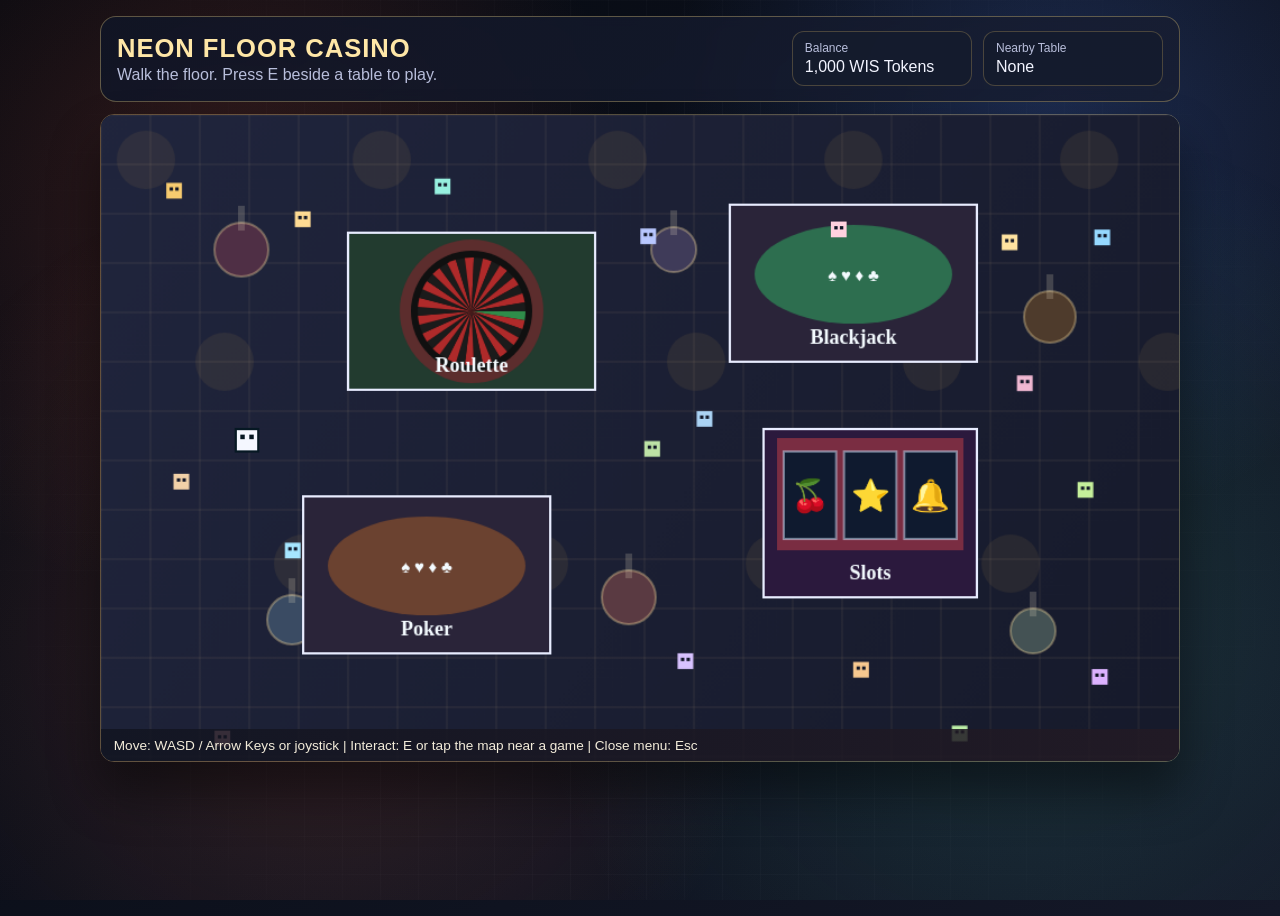
==== index.html @ d65ddcdb "poker" ====
<!DOCTYPE html>
<html lang="en">
<head>
  <meta charset="UTF-8" />
  <meta name="viewport" content="width=device-width, initial-scale=1.0" />
  <title>WIS Tokens Casino</title>
  <link rel="stylesheet" href="styles.css" />
</head>
<body>
  <div class="ambient-glow"></div>
  <div class="ambient-grid"></div>
  <div class="app">
    <header class="hud">
      <div class="brand">
        <h1>Neon Floor Casino</h1>
        <p>Walk the floor. Press E beside a table to play.</p>
      </div>
      <div class="stats">
        <div class="stat-box">
          <span class="label">Balance</span>
          <span id="balance">0 WIS Tokens</span>
        </div>
        <div class="stat-box">
          <span class="label">Nearby Table</span>
          <span id="nearbyTable">None</span>
        </div>
      </div>
    </header>

    <main class="game-shell">
      <canvas id="gameCanvas" width="960" height="576"></canvas>
      <div class="help">Move: WASD / Arrow Keys or joystick | Interact: E or tap the map near a game | Close menu: Esc</div>
      <div class="mobile-joystick" id="mobileJoystick" aria-label="Movement joystick">
        <div class="joystick-base" id="joystickBase">
          <div class="joystick-thumb" id="joystickThumb"></div>
        </div>
      </div>
      <div class="rotate-hint" id="rotateHint">Rotate to landscape for full casino controls.</div>
    </main>
  </div>

  <section id="modalBackdrop" class="modal-backdrop hidden">
    <div id="roulettePanel" class="panel hidden" role="dialog" aria-modal="true">
      <h2>Roulette Table</h2>
      <p>Choose inside or outside bets with different payout odds.</p>
      <div class="roulette-visual-wrap">
        <div class="roulette-wheel-shell">
          <div id="rouletteWheel" class="roulette-wheel"></div>
          <div id="rouletteBall" class="roulette-ball"></div>
          <div class="roulette-pin"></div>
        </div>
        <div id="rouletteSpinStatus" class="spin-status">Ready to spin</div>
      </div>
      <div class="row">
        <label for="rouletteBet">Bet:</label>
        <input id="rouletteBet" type="number" min="1" value="10" />
      </div>
      <div class="row roulette-choice-row">
        <label for="rouletteChoice">Choice:</label>
        <select id="rouletteChoice" class="roulette-choice-select">
          <optgroup label="Outside Bets">
            <option value="red">Red (1:1)</option>
            <option value="black">Black (1:1)</option>
            <option value="odd">Odd (1:1)</option>
            <option value="even">Even (1:1)</option>
            <option value="low">1-18 (1:1)</option>
            <option value="high">19-36 (1:1)</option>
          </optgroup>
          <optgroup label="Dozens & Columns">
            <option value="dozen1">1st Dozen 1-12 (2:1)</option>
            <option value="dozen2">2nd Dozen 13-24 (2:1)</option>
            <option value="dozen3">3rd Dozen 25-36 (2:1)</option>
            <option value="column1">Column 1 (2:1)</option>
            <option value="column2">Column 2 (2:1)</option>
            <option value="column3">Column 3 (2:1)</option>
          </optgroup>
          <optgroup label="Inside Bets">
            <option value="number">Exact Number (35:1)</option>
          </optgroup>
        </select>
      </div>
      <div class="row" id="rouletteNumberRow">
        <label for="rouletteNumber">Number:</label>
        <input id="rouletteNumber" type="number" min="0" max="36" value="7" />
      </div>
      <div class="actions">
        <button id="spinRouletteBtn">Spin</button>
        <button class="ghost" data-close-panel>Leave Table</button>
      </div>
      <p id="rouletteResult" class="result"></p>
      <p class="payout-guide">Outside bets return 2x total. Dozens and columns return 3x total. Exact number returns 36x total.</p>
    </div>

    <div id="slotsPanel" class="panel hidden" role="dialog" aria-modal="true">
      <h2>Slot Machine</h2>
      <p>Spin a 3x3 machine. Matching lines pay out.</p>
      <div class="row">
        <label for="slotsBet">Bet:</label>
        <input id="slotsBet" type="number" min="1" value="10" />
      </div>
      <div id="slotMachine" class="slot-machine">
        <div class="slot-window"><div id="reel1" class="reel-strip"></div></div>
        <div class="slot-window"><div id="reel2" class="reel-strip"></div></div>
        <div class="slot-window"><div id="reel3" class="reel-strip"></div></div>
      </div>
      <div class="reels" id="slotReels">🍒 | 🍋 | ⭐</div>
      <div class="actions">
        <button id="spinSlotsBtn">Spin Reels</button>
        <button class="ghost" data-close-panel>Leave Machine</button>
      </div>
      <p id="slotsResult" class="result"></p>
      <p class="payout-guide">Winning lines: 3 rows, 3 columns, 2 diagonals. 🍒 line=3x, 🍋 line=4x, ⭐ line=8x, 🔔 line=15x.</p>
    </div>

    <div id="blackjackPanel" class="panel hidden" role="dialog" aria-modal="true">
      <h2>Blackjack Table</h2>
      <p>Beat the dealer without going over 21.</p>
      <div class="row">
        <label for="blackjackBet">Bet:</label>
        <input id="blackjackBet" type="number" min="1" value="10" />
      </div>
      <div class="actions">
        <button id="dealBlackjackBtn">Deal Hand</button>
        <button id="hitBlackjackBtn" class="ghost">Hit</button>
        <button id="standBlackjackBtn" class="ghost">Stand</button>
        <button class="ghost" data-close-panel>Leave Table</button>
      </div>
      <p id="blackjackHands" class="result"></p>
      <p id="blackjackResult" class="result"></p>
      <p class="payout-guide">Win returns 2x total. Push returns your bet. Natural blackjack returns 2.5x total.</p>
    </div>

    <div id="pokerPanel" class="panel hidden" role="dialog" aria-modal="true">
      <h2>Poker Table</h2>
      <p>Texas Hold'em: 2 hole cards, 5 community cards, and 3 NPC opponents.</p>
      <div class="row">
        <label for="pokerBet">Bet:</label>
        <input id="pokerBet" type="number" min="1" value="10" />
      </div>
      <div class="actions">
        <button id="dealPokerBtn">Deal Hand</button>
        <button id="callPokerBtn" class="ghost">Call</button>
        <button id="foldPokerBtn" class="ghost">Fold</button>
        <button class="ghost" data-close-panel>Leave Table</button>
      </div>
      <p id="pokerHands" class="result"></p>
      <p id="pokerResult" class="result"></p>
      <p class="payout-guide">Ante starts the hand. Call adds a second bet. Win pays 5x ante total, chopped pot pays 3x ante total.</p>
    </div>
  </section>

  <script src="game.js"></script>
</body>
</html>
---- styles.css ----
:root {
  --bg-deep: #050910;
  --bg-mid: #141828;
  --bg-glow: #2b1945;
  --panel: rgba(12, 16, 28, 0.9);
  --panel-ui-scale: 1;
  --ink: #f2f4ff;
  --muted: #b8bedb;
  --gold: #f5c766;
  --accent: #5de7cc;
  --danger: #ef7a7a;
}

* {
  box-sizing: border-box;
}

body {
  margin: 0;
  min-height: 100vh;
  color: var(--ink);
  font-family: "Franklin Gothic Medium", "Arial Narrow", Arial, sans-serif;
  background:
    radial-gradient(circle at 18% 22%, rgba(231, 89, 59, 0.2), transparent 32%),
    radial-gradient(circle at 82% 15%, rgba(79, 130, 244, 0.24), transparent 30%),
    linear-gradient(140deg, var(--bg-deep), var(--bg-mid));
  overflow-x: hidden;
}

.ambient-glow,
.ambient-grid {
  position: fixed;
  inset: 0;
  pointer-events: none;
}

.ambient-glow {
  z-index: -2;
  background:
    radial-gradient(circle at 25% 70%, rgba(229, 104, 71, 0.2), transparent 40%),
    radial-gradient(circle at 80% 68%, rgba(93, 231, 204, 0.15), transparent 42%);
}

.ambient-grid {
  z-index: -1;
  background-image:
    linear-gradient(rgba(255, 255, 255, 0.025) 1px, transparent 1px),
    linear-gradient(90deg, rgba(255, 255, 255, 0.025) 1px, transparent 1px);
  background-size: 38px 38px;
  mask-image: radial-gradient(circle at center, black 45%, transparent 95%);
}

.app {
  width: min(1080px, 96vw);
  margin: 1rem auto;
}

.hud {
  display: flex;
  justify-content: space-between;
  align-items: center;
  gap: 1rem;
  margin-bottom: 0.75rem;
  padding: 0.9rem 1rem;
  border: 1px solid rgba(235, 205, 126, 0.35);
  border-radius: 16px;
  backdrop-filter: blur(6px);
  background: linear-gradient(145deg, rgba(16, 21, 38, 0.88), rgba(24, 30, 50, 0.8));
}

.brand h1 {
  margin: 0;
  font-size: 1.6rem;
  letter-spacing: 0.06rem;
  color: #ffe7a7;
  text-transform: uppercase;
}

.brand p {
  margin: 0.2rem 0 0;
  color: var(--muted);
}

.stats {
  display: flex;
  gap: 0.7rem;
}

.stat-box {
  min-width: 180px;
  padding: 0.55rem 0.75rem;
  border-radius: 12px;
  border: 1px solid rgba(212, 179, 100, 0.28);
  background: rgba(22, 28, 46, 0.9);
}

.label {
  display: block;
  font-size: 0.75rem;
  color: var(--muted);
  margin-bottom: 0.2rem;
}

.game-shell {
  position: relative;
  border-radius: 14px;
  border: 1px solid rgba(244, 215, 139, 0.3);
  overflow: hidden;
  box-shadow: 0 30px 50px rgba(0, 0, 0, 0.45);
}

#gameCanvas {
  display: block;
  width: 100%;
  height: auto;
  background: #123;
}

.help {
  position: absolute;
  left: 0;
  right: 0;
  bottom: 0;
  padding: 0.55rem 0.8rem;
  font-size: 0.85rem;
  color: #f3ecda;
  background: linear-gradient(90deg, rgba(17, 20, 32, 0.85), rgba(35, 26, 36, 0.85));
}

.mobile-joystick {
  position: absolute;
  left: 0.8rem;
  bottom: 46px;
  display: none;
  pointer-events: none;
}

.joystick-base {
  width: 132px;
  height: 132px;
  border-radius: 50%;
  border: 2px solid rgba(242, 232, 197, 0.28);
  background: radial-gradient(circle at center, rgba(220, 229, 250, 0.1), rgba(20, 27, 44, 0.15));
  backdrop-filter: blur(2px);
  pointer-events: auto;
  touch-action: none;
  position: relative;
}

.joystick-thumb {
  width: 54px;
  height: 54px;
  border-radius: 50%;
  border: 2px solid rgba(255, 239, 200, 0.5);
  background: radial-gradient(circle at 35% 35%, rgba(255, 255, 255, 0.32), rgba(70, 90, 120, 0.18));
  position: absolute;
  left: 50%;
  top: 50%;
  transform: translate(-50%, -50%);
  box-shadow: 0 8px 18px rgba(0, 0, 0, 0.28);
}

.rotate-hint {
  position: absolute;
  inset: 0;
  display: none;
  place-items: center;
  text-align: center;
  padding: 1rem;
  font-size: 0.95rem;
  color: #fbe8bf;
  background: rgba(5, 10, 20, 0.74);
}

.modal-backdrop {
  position: fixed;
  inset: 0;
  display: grid;
  place-items: center;
  padding: 1rem;
  background: rgba(5, 10, 16, 0.76);
  z-index: 100;
  overflow-y: auto;
}

.panel {
  width: min(520px, 92vw);
  padding: 1rem;
  border-radius: 14px;
  border: 1px solid rgba(225, 190, 107, 0.45);
  background: var(--panel);
  box-shadow: 0 20px 45px rgba(0, 0, 0, 0.55);
}

#roulettePanel,
#slotsPanel {
  background:
    linear-gradient(165deg, rgba(17, 20, 35, 0.95), rgba(14, 17, 30, 0.9)),
    radial-gradient(circle at 20% 18%, rgba(255, 198, 109, 0.08), transparent 32%);
}

.panel h2 {
  margin: 0 0 0.35rem;
}

.panel p {
  margin: 0.35rem 0;
}

.row {
  display: flex;
  align-items: center;
  gap: 0.75rem;
  margin: 0.6rem 0;
}

.row label {
  min-width: 72px;
  color: var(--muted);
}

.row input,
.row select {
  flex: 1;
  background: rgba(255, 255, 255, 0.1);
  border: 1px solid rgba(224, 198, 130, 0.3);
  color: var(--ink);
  border-radius: 10px;
  padding: 0.45rem 0.6rem;
}

.roulette-choice-row {
  padding: 0.5rem;
  border-radius: 12px;
  border: 1px solid rgba(232, 193, 108, 0.3);
  background: rgba(56, 38, 25, 0.3);
}

.roulette-choice-select {
  font-weight: 700;
  letter-spacing: 0.01rem;
  box-shadow: 0 0 0 1px rgba(247, 206, 116, 0.2), 0 8px 16px rgba(0, 0, 0, 0.25);
  color: #7a0f2d;
  background: #ffffff;
  border: 2px solid #7a0f2d;
  text-shadow: none;
}

#rouletteChoice,
#rouletteChoice option,
#rouletteChoice optgroup {
  color: #7a0f2d;
  background: #ffffff;
}

#rouletteChoice:focus {
  outline: 2px solid #7a0f2d;
  outline-offset: 1px;
}

.actions {
  display: flex;
  gap: 0.6rem;
  margin-top: 0.8rem;
}

button {
  border: none;
  border-radius: 10px;
  padding: 0.55rem 0.85rem;
  font-weight: 700;
  cursor: pointer;
  color: #231f14;
  background: linear-gradient(160deg, #f9d98f, #edb84a);
}

button.ghost {
  color: var(--ink);
  background: rgba(255, 255, 255, 0.12);
}

button:hover {
  filter: brightness(1.06);
}

.reels {
  margin-top: 0.6rem;
  font-size: 1.6rem;
  letter-spacing: 0.22rem;
  text-align: center;
  color: var(--gold);
}

.roulette-visual-wrap {
  display: grid;
  justify-items: center;
  margin: 0.5rem 0 0.85rem;
}

.roulette-wheel-shell {
  position: relative;
  width: 170px;
  height: 170px;
  border-radius: 50%;
  border: 3px solid #d9b36a;
  background: radial-gradient(circle at center, #133420 12%, #082114 52%, #020f08 100%);
  box-shadow: inset 0 0 24px rgba(0, 0, 0, 0.55), 0 8px 18px rgba(0, 0, 0, 0.35);
}

.roulette-wheel {
  position: absolute;
  inset: 9px;
  border-radius: 50%;
  border: 2px solid rgba(255, 240, 199, 0.45);
  background: conic-gradient(
    #ad2b2b 0deg 9.72deg,
    #141414 9.72deg 19.44deg,
    #ad2b2b 19.44deg 29.16deg,
    #141414 29.16deg 38.88deg,
    #ad2b2b 38.88deg 48.6deg,
    #141414 48.6deg 58.32deg,
    #ad2b2b 58.32deg 68.04deg,
    #141414 68.04deg 77.76deg,
    #ad2b2b 77.76deg 87.48deg,
    #141414 87.48deg 97.2deg,
    #ad2b2b 97.2deg 106.92deg,
    #141414 106.92deg 116.64deg,
    #ad2b2b 116.64deg 126.36deg,
    #141414 126.36deg 136.08deg,
    #ad2b2b 136.08deg 145.8deg,
    #141414 145.8deg 155.52deg,
    #ad2b2b 155.52deg 165.24deg,
    #141414 165.24deg 174.96deg,
    #ad2b2b 174.96deg 184.68deg,
    #141414 184.68deg 194.4deg,
    #ad2b2b 194.4deg 204.12deg,
    #141414 204.12deg 213.84deg,
    #ad2b2b 213.84deg 223.56deg,
    #141414 223.56deg 233.28deg,
    #ad2b2b 233.28deg 243deg,
    #141414 243deg 252.72deg,
    #ad2b2b 252.72deg 262.44deg,
    #141414 262.44deg 272.16deg,
    #ad2b2b 272.16deg 281.88deg,
    #141414 281.88deg 291.6deg,
    #ad2b2b 291.6deg 301.32deg,
    #141414 301.32deg 311.04deg,
    #ad2b2b 311.04deg 320.76deg,
    #141414 320.76deg 330.48deg,
    #ad2b2b 330.48deg 340.2deg,
    #141414 340.2deg 349.92deg,
    #2f8d4a 349.92deg 360deg
  );
  transform: rotate(0deg);
  will-change: transform;
}

.roulette-ball {
  --ball-angle: 0deg;
  position: absolute;
  width: 14px;
  height: 14px;
  border-radius: 50%;
  background: #fcf8f1;
  border: 1px solid #cdb98a;
  left: 50%;
  top: 50%;
  transform: rotate(var(--ball-angle)) translateY(-68px);
  transform-origin: 50% 50%;
  will-change: transform;
}

.roulette-pin {
  position: absolute;
  left: 50%;
  top: -2px;
  transform: translateX(-50%);
  width: 0;
  height: 0;
  border-left: 8px solid transparent;
  border-right: 8px solid transparent;
  border-top: 15px solid #f6ddb0;
}

.spin-status {
  margin-top: 0.6rem;
  color: #ffeec6;
  font-weight: 700;
  min-height: 1.3rem;
}

.slot-machine {
  margin: 0.65rem 0 0.45rem;
  padding: 0.8rem;
  border-radius: 14px;
  background: linear-gradient(170deg, #7f1d2d, #3a1024);
  border: 2px solid rgba(248, 214, 127, 0.5);
  display: grid;
  grid-template-columns: repeat(3, minmax(0, 1fr));
  gap: 0.65rem;
  box-shadow: inset 0 0 0 1px rgba(255, 218, 141, 0.2);
}

.slot-window {
  height: 222px;
  border-radius: 10px;
  overflow: hidden;
  background: linear-gradient(180deg, #1b2232, #101621);
  border: 2px solid rgba(188, 225, 255, 0.28);
  position: relative;
}

.slot-window::before,
.slot-window::after {
  content: "";
  position: absolute;
  left: 0;
  right: 0;
  height: 18px;
  pointer-events: none;
  z-index: 2;
}

.slot-window::before {
  top: 0;
  background: linear-gradient(180deg, rgba(8, 12, 20, 0.75), transparent);
}

.slot-window::after {
  bottom: 0;
  background: linear-gradient(0deg, rgba(8, 12, 20, 0.75), transparent);
}

.reel-strip {
  transform: translateY(0);
  will-change: transform;
}

.reel-symbol {
  height: 74px;
  display: grid;
  place-items: center;
  font-size: 2rem;
  text-shadow: 0 2px 8px rgba(0, 0, 0, 0.45);
  border-bottom: 1px solid rgba(255, 255, 255, 0.08);
}

.reel-strip.spinning {
  filter: drop-shadow(0 0 2px rgba(255, 230, 171, 0.25));
}

.result {
  min-height: 1.6rem;
  margin-top: 0.65rem;
  font-weight: 700;
  line-height: 1.35;
}

.payout-guide {
  font-size: 0.82rem;
  color: var(--muted);
}

.hidden {
  display: none;
}

@media (max-width: 820px) {
  .hud {
    flex-direction: column;
    align-items: stretch;
  }

  .stats {
    flex-direction: column;
  }

  .stat-box {
    min-width: 0;
  }

  .mobile-joystick {
    display: flex;
  }

  .help {
    font-size: 0.76rem;
    line-height: 1.2;
    padding-right: 0.55rem;
  }

  .panel {
    width: min(420px, 94vw);
    max-height: 84vh;
    overflow-y: auto;
    padding: 0.75rem;
    border-radius: 12px;
  }

  .panel h2 {
    font-size: 1.05rem;
  }

  .panel p {
    font-size: 0.85rem;
  }

  .row {
    margin: 0.45rem 0;
    gap: 0.55rem;
  }

  .row label {
    min-width: 58px;
    font-size: 0.82rem;
  }

  .row input,
  .row select {
    font-size: 0.86rem;
    padding: 0.38rem 0.5rem;
  }

  .roulette-wheel-shell {
    width: 136px;
    height: 136px;
  }

  .roulette-wheel {
    inset: 8px;
  }

  .roulette-ball {
    transform: rotate(var(--ball-angle)) translateY(-52px);
  }

  .slot-machine {
    transform: scale(0.86);
    transform-origin: top center;
    margin-bottom: -1.2rem;
  }

  .actions {
    position: sticky;
    bottom: 0;
    padding-top: 0.45rem;
    background: linear-gradient(180deg, rgba(0, 0, 0, 0), rgba(13, 15, 24, 0.72) 40%);
  }

  .actions button {
    flex: 1;
    min-height: 40px;
    font-size: 0.86rem;
  }
}

@media (max-width: 1024px) and (orientation: portrait) {
  .rotate-hint {
    display: grid;
  }

  .mobile-joystick {
    display: none;
  }
}

@media (max-width: 1200px) and (orientation: landscape) {
  .modal-backdrop {
    padding: 0.35rem;
    align-items: start;
  }

  .panel {
    width: min(94vw, calc(520px * var(--panel-ui-scale)));
    max-height: 88vh;
    overflow-y: auto;
    padding: calc(0.9rem * var(--panel-ui-scale));
    border-radius: calc(14px * var(--panel-ui-scale));
  }

  .panel h2 {
    font-size: calc(1.22rem * var(--panel-ui-scale));
  }

  .panel p,
  .spin-status,
  .payout-guide,
  .result {
    font-size: calc(0.9rem * var(--panel-ui-scale));
  }

  .row {
    gap: calc(0.75rem * var(--panel-ui-scale));
    margin: calc(0.55rem * var(--panel-ui-scale)) 0;
  }

  .row label {
    min-width: calc(66px * var(--panel-ui-scale));
    font-size: calc(0.88rem * var(--panel-ui-scale));
  }

  .row input,
  .row select {
    padding: calc(0.42rem * var(--panel-ui-scale)) calc(0.56rem * var(--panel-ui-scale));
    font-size: calc(0.88rem * var(--panel-ui-scale));
  }

  .roulette-visual-wrap {
    transform: scale(var(--panel-ui-scale));
    transform-origin: top center;
    margin-bottom: calc(-16px * (1 - var(--panel-ui-scale)));
  }

  .slot-machine {
    transform: scale(calc(0.94 * var(--panel-ui-scale)));
    transform-origin: top center;
    margin-bottom: calc(-30px * (1 - var(--panel-ui-scale)));
  }

  .actions {
    position: sticky;
    bottom: 0;
    background: linear-gradient(180deg, rgba(0, 0, 0, 0), rgba(13, 15, 24, 0.76) 46%);
    padding-top: calc(0.44rem * var(--panel-ui-scale));
  }

  .actions button {
    min-height: calc(40px * var(--panel-ui-scale));
    font-size: calc(0.88rem * var(--panel-ui-scale));
  }
}
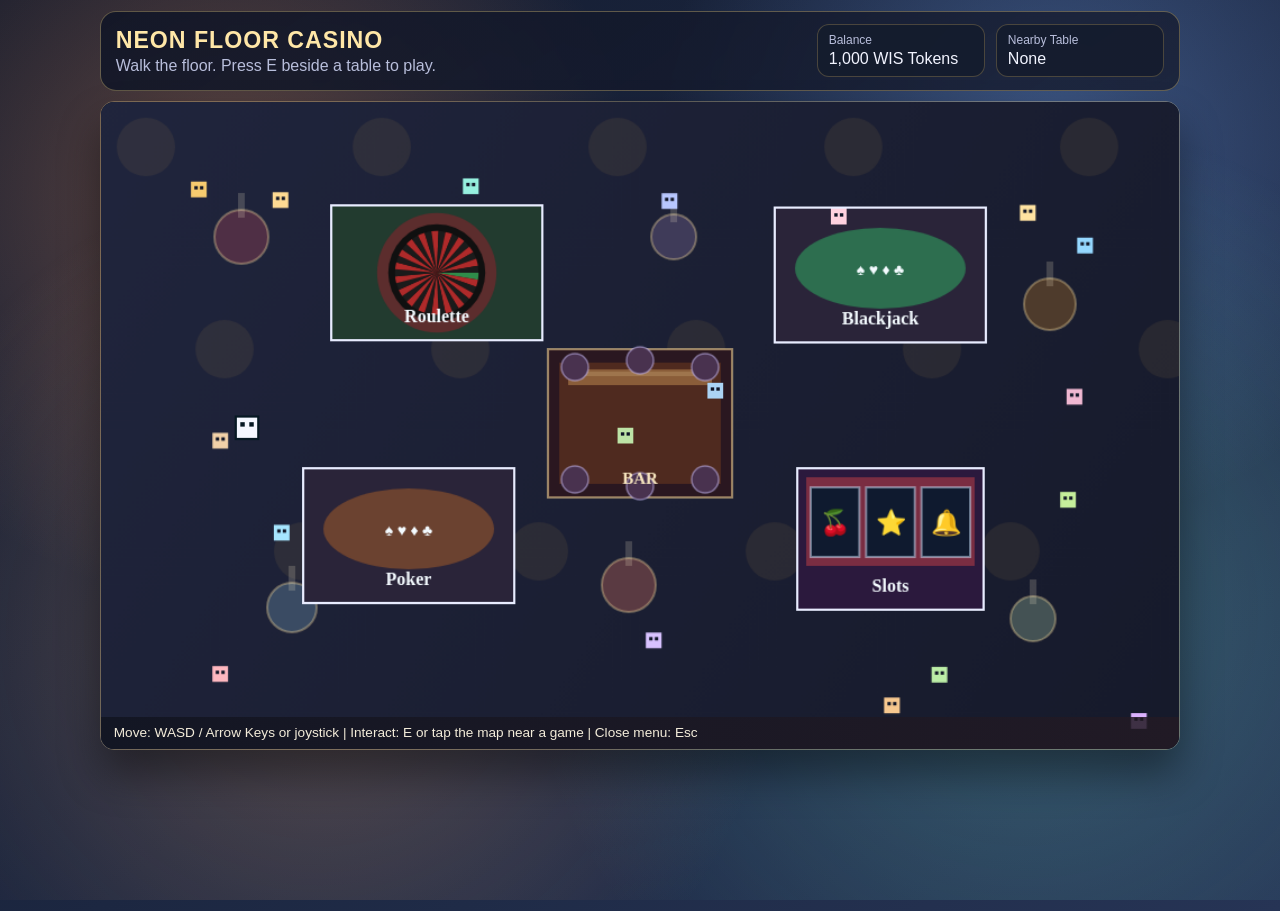
==== commit 15618fda: "feat: enhance blackjack and poker UI with card lanes and new bar panel - Added card lanes for dealer" ====
--- a/index.html
+++ b/index.html
@@ -115,6 +115,12 @@
     <div id="blackjackPanel" class="panel hidden" role="dialog" aria-modal="true">
       <h2>Blackjack Table</h2>
       <p>Beat the dealer without going over 21.</p>
+      <div class="card-board blackjack-board">
+        <div class="card-lane-title">Dealer</div>
+        <div id="dealerBlackjackCards" class="card-lane"></div>
+        <div class="card-lane-title">You</div>
+        <div id="playerBlackjackCards" class="card-lane"></div>
+      </div>
       <div class="row">
         <label for="blackjackBet">Bet:</label>
         <input id="blackjackBet" type="number" min="1" value="10" />
@@ -133,6 +139,13 @@
     <div id="pokerPanel" class="panel hidden" role="dialog" aria-modal="true">
       <h2>Poker Table</h2>
       <p>Texas Hold'em: 2 hole cards, 5 community cards, and 3 NPC opponents.</p>
+      <div class="card-board poker-board">
+        <div class="card-lane-title">Community</div>
+        <div id="pokerBoardCards" class="card-lane"></div>
+        <div class="card-lane-title">Your Hole Cards</div>
+        <div id="pokerPlayerCards" class="card-lane"></div>
+        <div id="pokerNpcRows" class="npc-rows"></div>
+      </div>
       <div class="row">
         <label for="pokerBet">Bet:</label>
         <input id="pokerBet" type="number" min="1" value="10" />
@@ -140,12 +153,29 @@
       <div class="actions">
         <button id="dealPokerBtn">Deal Hand</button>
         <button id="callPokerBtn" class="ghost">Call</button>
+        <button id="checkPokerBtn" class="ghost">Check</button>
+        <button id="raisePokerBtn" class="ghost">Raise</button>
         <button id="foldPokerBtn" class="ghost">Fold</button>
         <button class="ghost" data-close-panel>Leave Table</button>
       </div>
       <p id="pokerHands" class="result"></p>
       <p id="pokerResult" class="result"></p>
-      <p class="payout-guide">Ante starts the hand. Call adds a second bet. Win pays 5x ante total, chopped pot pays 3x ante total.</p>
+      <p class="payout-guide">Hold'em rounds: preflop, flop, turn, river. Every round allows call, raise, check, or fold.</p>
+    </div>
+
+    <div id="barPanel" class="panel hidden" role="dialog" aria-modal="true">
+      <h2>Center Bar</h2>
+      <p>Grab free drinks from the bartender.</p>
+      <div class="bar-offer">
+        <div class="bar-offer-name" id="barDrinkName">Signature Drink</div>
+      </div>
+      <div class="actions">
+        <button id="refreshDrinkBtn" class="ghost">New Offer</button>
+        <button id="buyDrinkBtn">Get Free Drink</button>
+        <button class="ghost" data-close-panel>Leave Bar</button>
+      </div>
+      <p id="barResult" class="result"></p>
+      <p class="payout-guide">Drinks are free and for flavor only.</p>
     </div>
   </section>
 
--- a/styles.css
+++ b/styles.css
@@ -1,14 +1,26 @@
 :root {
-  --bg-deep: #050910;
-  --bg-mid: #141828;
-  --bg-glow: #2b1945;
+  --bg-deep: #121a2d;
+  --bg-mid: #263455;
   --panel: rgba(12, 16, 28, 0.9);
   --panel-ui-scale: 1;
+  --app-max-width: 1040px;
   --ink: #f2f4ff;
   --muted: #b8bedb;
   --gold: #f5c766;
   --accent: #5de7cc;
   --danger: #ef7a7a;
+  --bg-radial-a: rgba(255, 154, 92, 0.32);
+  --bg-radial-b: rgba(121, 173, 255, 0.34);
+  --ambient-glow-a: rgba(255, 175, 109, 0.28);
+  --ambient-glow-b: rgba(129, 255, 229, 0.24);
+  --hud-border: rgba(235, 205, 126, 0.35);
+  --hud-bg-a: rgba(16, 21, 38, 0.88);
+  --hud-bg-b: rgba(24, 30, 50, 0.8);
+  --stat-border: rgba(212, 179, 100, 0.28);
+  --stat-bg: rgba(22, 28, 46, 0.9);
+  --shell-border: rgba(244, 215, 139, 0.3);
+  --help-bg-a: rgba(17, 20, 32, 0.85);
+  --help-bg-b: rgba(35, 26, 36, 0.85);
 }
 
 * {
@@ -21,8 +33,8 @@
   color: var(--ink);
   font-family: "Franklin Gothic Medium", "Arial Narrow", Arial, sans-serif;
   background:
-    radial-gradient(circle at 18% 22%, rgba(231, 89, 59, 0.2), transparent 32%),
-    radial-gradient(circle at 82% 15%, rgba(79, 130, 244, 0.24), transparent 30%),
+    radial-gradient(circle at 18% 22%, var(--bg-radial-a), transparent 32%),
+    radial-gradient(circle at 82% 15%, var(--bg-radial-b), transparent 30%),
     linear-gradient(140deg, var(--bg-deep), var(--bg-mid));
   overflow-x: hidden;
 }
@@ -37,22 +49,19 @@
 .ambient-glow {
   z-index: -2;
   background:
-    radial-gradient(circle at 25% 70%, rgba(229, 104, 71, 0.2), transparent 40%),
-    radial-gradient(circle at 80% 68%, rgba(93, 231, 204, 0.15), transparent 42%);
+    radial-gradient(circle at 25% 70%, var(--ambient-glow-a), transparent 40%),
+    radial-gradient(circle at 80% 68%, var(--ambient-glow-b), transparent 42%);
 }
 
 .ambient-grid {
   z-index: -1;
-  background-image:
-    linear-gradient(rgba(255, 255, 255, 0.025) 1px, transparent 1px),
-    linear-gradient(90deg, rgba(255, 255, 255, 0.025) 1px, transparent 1px);
-  background-size: 38px 38px;
+  background: transparent;
   mask-image: radial-gradient(circle at center, black 45%, transparent 95%);
 }
 
 .app {
-  width: min(1080px, 96vw);
-  margin: 1rem auto;
+  width: min(var(--app-max-width), 96vw);
+  margin: clamp(0.35rem, 1.2vh, 1rem) auto;
 }
 
 .hud {
@@ -60,17 +69,17 @@
   justify-content: space-between;
   align-items: center;
   gap: 1rem;
-  margin-bottom: 0.75rem;
-  padding: 0.9rem 1rem;
-  border: 1px solid rgba(235, 205, 126, 0.35);
+  margin-bottom: 0.65rem;
+  padding: 0.78rem 0.92rem;
+  border: 1px solid var(--hud-border);
   border-radius: 16px;
   backdrop-filter: blur(6px);
-  background: linear-gradient(145deg, rgba(16, 21, 38, 0.88), rgba(24, 30, 50, 0.8));
+  background: linear-gradient(145deg, var(--hud-bg-a), var(--hud-bg-b));
 }
 
 .brand h1 {
   margin: 0;
-  font-size: 1.6rem;
+  font-size: 1.45rem;
   letter-spacing: 0.06rem;
   color: #ffe7a7;
   text-transform: uppercase;
@@ -87,11 +96,11 @@
 }
 
 .stat-box {
-  min-width: 180px;
-  padding: 0.55rem 0.75rem;
+  min-width: 168px;
+  padding: 0.5rem 0.66rem;
   border-radius: 12px;
-  border: 1px solid rgba(212, 179, 100, 0.28);
-  background: rgba(22, 28, 46, 0.9);
+  border: 1px solid var(--stat-border);
+  background: var(--stat-bg);
 }
 
 .label {
@@ -104,9 +113,9 @@
 .game-shell {
   position: relative;
   border-radius: 14px;
-  border: 1px solid rgba(244, 215, 139, 0.3);
+  border: 1px solid var(--shell-border);
   overflow: hidden;
-  box-shadow: 0 30px 50px rgba(0, 0, 0, 0.45);
+  box-shadow: 0 24px 40px rgba(0, 0, 0, 0.4);
 }
 
 #gameCanvas {
@@ -124,7 +133,16 @@
   padding: 0.55rem 0.8rem;
   font-size: 0.85rem;
   color: #f3ecda;
-  background: linear-gradient(90deg, rgba(17, 20, 32, 0.85), rgba(35, 26, 36, 0.85));
+  background: linear-gradient(90deg, var(--help-bg-a), var(--help-bg-b));
+}
+
+body,
+.ambient-glow,
+.hud,
+.stat-box,
+.game-shell,
+.help {
+  transition: background 360ms ease, border-color 360ms ease;
 }
 
 .mobile-joystick {
@@ -184,12 +202,12 @@
 }
 
 .panel {
-  width: min(520px, 92vw);
-  padding: 1rem;
+  width: min(470px, 92vw);
+  padding: 0.85rem;
   border-radius: 14px;
   border: 1px solid rgba(225, 190, 107, 0.45);
   background: var(--panel);
-  box-shadow: 0 20px 45px rgba(0, 0, 0, 0.55);
+  box-shadow: 0 16px 34px rgba(0, 0, 0, 0.5);
 }
 
 #roulettePanel,
@@ -199,12 +217,40 @@
     radial-gradient(circle at 20% 18%, rgba(255, 198, 109, 0.08), transparent 32%);
 }
 
+#barPanel {
+  background:
+    linear-gradient(165deg, rgba(28, 18, 24, 0.96), rgba(20, 16, 26, 0.92)),
+    radial-gradient(circle at 82% 14%, rgba(255, 194, 116, 0.16), transparent 34%);
+}
+
+.bar-offer {
+  margin: 0.6rem 0 0.35rem;
+  padding: 0.55rem 0.65rem;
+  border-radius: 10px;
+  border: 1px solid rgba(241, 202, 126, 0.3);
+  background: rgba(255, 255, 255, 0.05);
+}
+
+.bar-offer-name {
+  font-size: 0.96rem;
+  font-weight: 700;
+  color: #ffe3ae;
+}
+
+.bar-offer-meta {
+  margin-top: 0.18rem;
+  color: #d7c6ae;
+  font-size: 0.86rem;
+}
+
 .panel h2 {
   margin: 0 0 0.35rem;
+  font-size: 1.18rem;
 }
 
 .panel p {
   margin: 0.35rem 0;
+  font-size: 0.92rem;
 }
 
 .row {
@@ -299,8 +345,8 @@
 
 .roulette-wheel-shell {
   position: relative;
-  width: 170px;
-  height: 170px;
+  width: 150px;
+  height: 150px;
   border-radius: 50%;
   border: 3px solid #d9b36a;
   background: radial-gradient(circle at center, #133420 12%, #082114 52%, #020f08 100%);
@@ -309,7 +355,7 @@
 
 .roulette-wheel {
   position: absolute;
-  inset: 9px;
+  inset: 8px;
   border-radius: 50%;
   border: 2px solid rgba(255, 240, 199, 0.45);
   background: conic-gradient(
@@ -365,7 +411,7 @@
   border: 1px solid #cdb98a;
   left: 50%;
   top: 50%;
-  transform: rotate(var(--ball-angle)) translateY(-68px);
+  transform: rotate(var(--ball-angle)) translateY(-60px);
   transform-origin: 50% 50%;
   will-change: transform;
 }
@@ -390,19 +436,19 @@
 }
 
 .slot-machine {
-  margin: 0.65rem 0 0.45rem;
-  padding: 0.8rem;
+  margin: 0.5rem 0 0.35rem;
+  padding: 0.64rem;
   border-radius: 14px;
   background: linear-gradient(170deg, #7f1d2d, #3a1024);
   border: 2px solid rgba(248, 214, 127, 0.5);
   display: grid;
   grid-template-columns: repeat(3, minmax(0, 1fr));
-  gap: 0.65rem;
+  gap: 0.5rem;
   box-shadow: inset 0 0 0 1px rgba(255, 218, 141, 0.2);
 }
 
 .slot-window {
-  height: 222px;
+  height: 195px;
   border-radius: 10px;
   overflow: hidden;
   background: linear-gradient(180deg, #1b2232, #101621);
@@ -437,16 +483,93 @@
 }
 
 .reel-symbol {
-  height: 74px;
+  height: 65px;
   display: grid;
   place-items: center;
-  font-size: 2rem;
+  font-size: 1.76rem;
   text-shadow: 0 2px 8px rgba(0, 0, 0, 0.45);
   border-bottom: 1px solid rgba(255, 255, 255, 0.08);
 }
 
 .reel-strip.spinning {
   filter: drop-shadow(0 0 2px rgba(255, 230, 171, 0.25));
+}
+
+.card-board {
+  margin: 0.42rem 0 0.6rem;
+  padding: 0.52rem;
+  border-radius: 12px;
+  border: 1px solid rgba(243, 213, 142, 0.24);
+  background: rgba(10, 24, 30, 0.35);
+}
+
+.card-lane-title {
+  font-size: 0.76rem;
+  color: #c4ccdd;
+  margin: 0.35rem 0 0.2rem;
+}
+
+.card-lane {
+  display: flex;
+  flex-wrap: wrap;
+  gap: 0.35rem;
+  min-height: 50px;
+}
+
+.npc-rows {
+  margin-top: 0.35rem;
+  display: grid;
+  gap: 0.3rem;
+}
+
+.npc-row {
+  display: flex;
+  align-items: center;
+  gap: 0.35rem;
+}
+
+.npc-name {
+  width: 56px;
+  font-size: 0.72rem;
+  color: #d3deec;
+}
+
+.playing-card {
+  width: 30px;
+  height: 46px;
+  border-radius: 8px;
+  border: 1px solid rgba(245, 222, 173, 0.45);
+  background: linear-gradient(160deg, #fff7e3, #d4e9ff);
+  color: #1f2f46;
+  display: grid;
+  place-items: center;
+  font-size: 0.8rem;
+  font-weight: 800;
+  box-shadow: 0 4px 12px rgba(0, 0, 0, 0.28);
+  transform-origin: center;
+}
+
+.playing-card.facedown {
+  color: transparent;
+  border-color: rgba(173, 205, 236, 0.38);
+  background:
+    repeating-linear-gradient(45deg, rgba(105, 152, 209, 0.85) 0 5px, rgba(61, 102, 154, 0.85) 5px 10px),
+    linear-gradient(160deg, #2b4466, #1c2b40);
+}
+
+.playing-card.deal-in {
+  animation: cardDealIn 280ms cubic-bezier(0.2, 0.8, 0.2, 1) both;
+}
+
+@keyframes cardDealIn {
+  from {
+    transform: translateY(-12px) scale(0.86);
+    opacity: 0;
+  }
+  to {
+    transform: translateY(0) scale(1);
+    opacity: 1;
+  }
 }
 
 .result {
@@ -571,7 +694,7 @@
   }
 
   .panel {
-    width: min(94vw, calc(520px * var(--panel-ui-scale)));
+    width: min(94vw, calc(470px * var(--panel-ui-scale)));
     max-height: 88vh;
     overflow-y: auto;
     padding: calc(0.9rem * var(--panel-ui-scale));
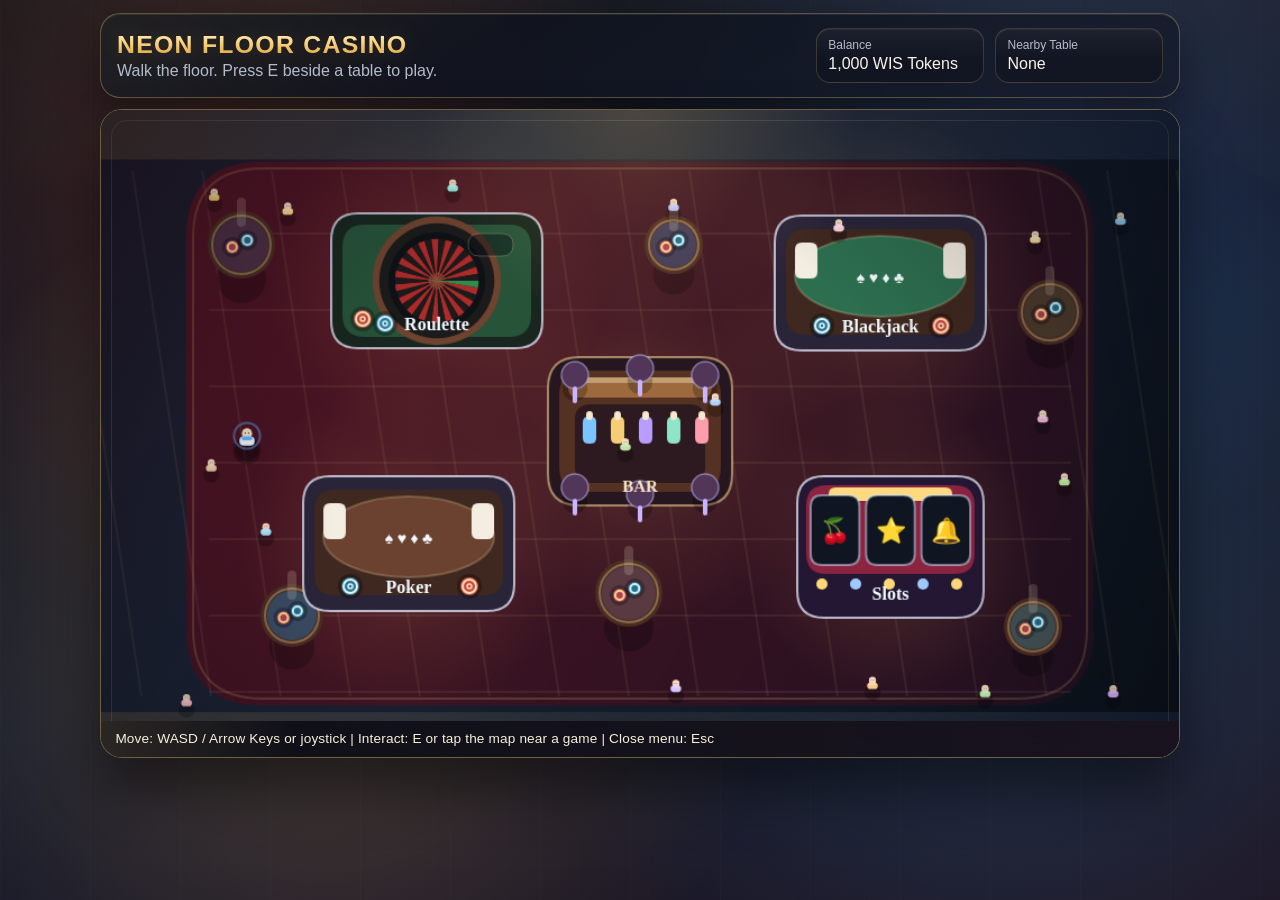
==== commit 8bd30010: "Add standalone HTML game build" ====
--- a/index.html
+++ b/index.html
@@ -3,7 +3,7 @@
 <head>
   <meta charset="UTF-8" />
   <meta name="viewport" content="width=device-width, initial-scale=1.0" />
-  <title>WIS Tokens Casino</title>
+  <title>Neon Floor Casino</title>
   <link rel="stylesheet" href="styles.css" />
 </head>
 <body>
--- a/styles.css
+++ b/styles.css
@@ -1,26 +1,28 @@
 :root {
-  --bg-deep: #121a2d;
-  --bg-mid: #263455;
-  --panel: rgba(12, 16, 28, 0.9);
+  --bg-deep: #090d17;
+  --bg-mid: #151c2d;
+  --bg-rich-end: #1e1320;
+  --panel: rgba(12, 15, 24, 0.92);
   --panel-ui-scale: 1;
   --app-max-width: 1040px;
-  --ink: #f2f4ff;
-  --muted: #b8bedb;
+  --ink: #f7f4ea;
+  --muted: #b4bbcb;
   --gold: #f5c766;
-  --accent: #5de7cc;
+  --accent: #6ce6d2;
   --danger: #ef7a7a;
-  --bg-radial-a: rgba(255, 154, 92, 0.32);
-  --bg-radial-b: rgba(121, 173, 255, 0.34);
-  --ambient-glow-a: rgba(255, 175, 109, 0.28);
-  --ambient-glow-b: rgba(129, 255, 229, 0.24);
-  --hud-border: rgba(235, 205, 126, 0.35);
-  --hud-bg-a: rgba(16, 21, 38, 0.88);
-  --hud-bg-b: rgba(24, 30, 50, 0.8);
-  --stat-border: rgba(212, 179, 100, 0.28);
-  --stat-bg: rgba(22, 28, 46, 0.9);
-  --shell-border: rgba(244, 215, 139, 0.3);
-  --help-bg-a: rgba(17, 20, 32, 0.85);
-  --help-bg-b: rgba(35, 26, 36, 0.85);
+  --bg-radial-a: rgba(199, 86, 48, 0.28);
+  --bg-radial-b: rgba(67, 105, 180, 0.26);
+  --ambient-glow-a: rgba(255, 183, 94, 0.24);
+  --ambient-glow-b: rgba(76, 184, 255, 0.18);
+  --hud-border: rgba(235, 205, 126, 0.32);
+  --hud-bg-a: rgba(12, 15, 24, 0.92);
+  --hud-bg-b: rgba(22, 28, 44, 0.82);
+  --stat-border: rgba(212, 179, 100, 0.22);
+  --stat-bg: rgba(18, 22, 34, 0.88);
+  --shell-border: rgba(244, 215, 139, 0.4);
+  --help-bg-a: rgba(8, 10, 18, 0.86);
+  --help-bg-b: rgba(26, 18, 29, 0.88);
+  --marquee: #fff1bc;
 }
 
 * {
@@ -31,12 +33,26 @@
   margin: 0;
   min-height: 100vh;
   color: var(--ink);
-  font-family: "Franklin Gothic Medium", "Arial Narrow", Arial, sans-serif;
-  background:
-    radial-gradient(circle at 18% 22%, var(--bg-radial-a), transparent 32%),
-    radial-gradient(circle at 82% 15%, var(--bg-radial-b), transparent 30%),
-    linear-gradient(140deg, var(--bg-deep), var(--bg-mid));
+  font-family: "Segoe UI", "Trebuchet MS", Arial, sans-serif;
+  background:
+    radial-gradient(circle at 18% 22%, var(--bg-radial-a), transparent 34%),
+    radial-gradient(circle at 82% 15%, var(--bg-radial-b), transparent 32%),
+    linear-gradient(160deg, var(--bg-deep), var(--bg-mid) 55%, var(--bg-rich-end));
   overflow-x: hidden;
+  position: relative;
+  padding: clamp(0.35rem, 1vw, 1rem) 0;
+}
+
+body::before {
+  content: "";
+  position: fixed;
+  inset: 0;
+  pointer-events: none;
+  background:
+    linear-gradient(180deg, rgba(255, 210, 125, 0.06), transparent 22%, transparent 78%, rgba(0, 0, 0, 0.38)),
+    repeating-linear-gradient(90deg, rgba(255, 255, 255, 0.015) 0 1px, transparent 1px 90px);
+  mix-blend-mode: screen;
+  opacity: 0.8;
 }
 
 .ambient-glow,
@@ -55,13 +71,17 @@
 
 .ambient-grid {
   z-index: -1;
-  background: transparent;
+  background:
+    linear-gradient(rgba(255, 255, 255, 0.018) 1px, transparent 1px),
+    linear-gradient(90deg, rgba(255, 255, 255, 0.018) 1px, transparent 1px);
+  background-size: 72px 72px;
   mask-image: radial-gradient(circle at center, black 45%, transparent 95%);
+  opacity: 0.35;
 }
 
 .app {
   width: min(var(--app-max-width), 96vw);
-  margin: clamp(0.35rem, 1.2vh, 1rem) auto;
+  margin: 0 auto;
 }
 
 .hud {
@@ -70,19 +90,28 @@
   align-items: center;
   gap: 1rem;
   margin-bottom: 0.65rem;
-  padding: 0.78rem 0.92rem;
+  padding: 0.9rem 1rem;
   border: 1px solid var(--hud-border);
-  border-radius: 16px;
-  backdrop-filter: blur(6px);
-  background: linear-gradient(145deg, var(--hud-bg-a), var(--hud-bg-b));
+  border-radius: 20px;
+  backdrop-filter: blur(14px);
+  background:
+    linear-gradient(145deg, rgba(255, 226, 155, 0.08), transparent 35%),
+    linear-gradient(145deg, var(--hud-bg-a), var(--hud-bg-b));
+  box-shadow:
+    0 22px 44px rgba(0, 0, 0, 0.42),
+    inset 0 1px 0 rgba(255, 255, 255, 0.08);
 }
 
 .brand h1 {
   margin: 0;
-  font-size: 1.45rem;
-  letter-spacing: 0.06rem;
-  color: #ffe7a7;
+  font-size: 1.55rem;
+  letter-spacing: 0.08rem;
+  color: transparent;
   text-transform: uppercase;
+  background: linear-gradient(180deg, #fff3cb 0%, #f8d17d 46%, #d99e39 100%);
+  background-clip: text;
+  -webkit-background-clip: text;
+  text-shadow: 0 0 24px rgba(245, 199, 102, 0.2);
 }
 
 .brand p {
@@ -97,10 +126,13 @@
 
 .stat-box {
   min-width: 168px;
-  padding: 0.5rem 0.66rem;
-  border-radius: 12px;
+  padding: 0.55rem 0.72rem;
+  border-radius: 14px;
   border: 1px solid var(--stat-border);
-  background: var(--stat-bg);
+  background:
+    linear-gradient(180deg, rgba(255, 255, 255, 0.05), transparent 55%),
+    var(--stat-bg);
+  box-shadow: inset 0 1px 0 rgba(255, 255, 255, 0.06);
 }
 
 .label {
@@ -112,17 +144,41 @@
 
 .game-shell {
   position: relative;
-  border-radius: 14px;
+  border-radius: 22px;
   border: 1px solid var(--shell-border);
   overflow: hidden;
-  box-shadow: 0 24px 40px rgba(0, 0, 0, 0.4);
+  background: linear-gradient(180deg, rgba(9, 11, 18, 0.8), rgba(20, 15, 23, 0.88));
+  box-shadow:
+    0 32px 54px rgba(0, 0, 0, 0.48),
+    inset 0 0 0 1px rgba(255, 245, 217, 0.05);
+}
+
+.game-shell::before,
+.game-shell::after {
+  content: "";
+  position: absolute;
+  inset: 0;
+  pointer-events: none;
+  z-index: 1;
+}
+
+.game-shell::before {
+  inset: 10px;
+  border-radius: 16px;
+  border: 1px solid rgba(255, 228, 162, 0.14);
+}
+
+.game-shell::after {
+  background:
+    radial-gradient(circle at top, rgba(255, 208, 120, 0.18), transparent 26%),
+    radial-gradient(circle at 50% 65%, transparent 45%, rgba(4, 8, 15, 0.4) 100%);
 }
 
 #gameCanvas {
   display: block;
   width: 100%;
   height: auto;
-  background: #123;
+  background: #09111c;
 }
 
 .help {
@@ -130,10 +186,15 @@
   left: 0;
   right: 0;
   bottom: 0;
-  padding: 0.55rem 0.8rem;
+  z-index: 2;
+  padding: 0.65rem 0.9rem;
   font-size: 0.85rem;
-  color: #f3ecda;
-  background: linear-gradient(90deg, var(--help-bg-a), var(--help-bg-b));
+  letter-spacing: 0.01rem;
+  color: #f8f0db;
+  background:
+    linear-gradient(90deg, rgba(255, 215, 132, 0.12), transparent 18%),
+    linear-gradient(90deg, var(--help-bg-a), var(--help-bg-b));
+  backdrop-filter: blur(8px);
 }
 
 body,
@@ -196,18 +257,23 @@
   display: grid;
   place-items: center;
   padding: 1rem;
-  background: rgba(5, 10, 16, 0.76);
+  background: rgba(5, 10, 16, 0.82);
+  backdrop-filter: blur(14px);
   z-index: 100;
   overflow-y: auto;
 }
 
 .panel {
   width: min(470px, 92vw);
-  padding: 0.85rem;
-  border-radius: 14px;
-  border: 1px solid rgba(225, 190, 107, 0.45);
-  background: var(--panel);
-  box-shadow: 0 16px 34px rgba(0, 0, 0, 0.5);
+  padding: 1rem;
+  border-radius: 20px;
+  border: 1px solid rgba(225, 190, 107, 0.38);
+  background:
+    linear-gradient(180deg, rgba(255, 240, 204, 0.05), transparent 24%),
+    var(--panel);
+  box-shadow:
+    0 28px 58px rgba(0, 0, 0, 0.54),
+    inset 0 1px 0 rgba(255, 255, 255, 0.08);
 }
 
 #roulettePanel,
@@ -244,8 +310,9 @@
 }
 
 .panel h2 {
-  margin: 0 0 0.35rem;
-  font-size: 1.18rem;
+  margin: 0 0 0.4rem;
+  font-size: 1.22rem;
+  letter-spacing: 0.03rem;
 }
 
 .panel p {
@@ -268,11 +335,12 @@
 .row input,
 .row select {
   flex: 1;
-  background: rgba(255, 255, 255, 0.1);
-  border: 1px solid rgba(224, 198, 130, 0.3);
+  background: rgba(250, 248, 239, 0.1);
+  border: 1px solid rgba(224, 198, 130, 0.24);
   color: var(--ink);
   border-radius: 10px;
-  padding: 0.45rem 0.6rem;
+  padding: 0.52rem 0.65rem;
+  box-shadow: inset 0 1px 0 rgba(255, 255, 255, 0.04);
 }
 
 .roulette-choice-row {
@@ -312,21 +380,26 @@
 
 button {
   border: none;
-  border-radius: 10px;
-  padding: 0.55rem 0.85rem;
+  border-radius: 12px;
+  padding: 0.58rem 0.9rem;
   font-weight: 700;
   cursor: pointer;
   color: #231f14;
-  background: linear-gradient(160deg, #f9d98f, #edb84a);
+  background: linear-gradient(180deg, #ffe8af, #edb84a 62%, #c88a2a 100%);
+  box-shadow:
+    0 10px 18px rgba(0, 0, 0, 0.22),
+    inset 0 1px 0 rgba(255, 255, 255, 0.5);
 }
 
 button.ghost {
   color: var(--ink);
-  background: rgba(255, 255, 255, 0.12);
+  background: rgba(255, 255, 255, 0.1);
+  box-shadow: inset 0 1px 0 rgba(255, 255, 255, 0.08);
 }
 
 button:hover {
-  filter: brightness(1.06);
+  filter: brightness(1.04);
+  transform: translateY(-1px);
 }
 
 .reels {
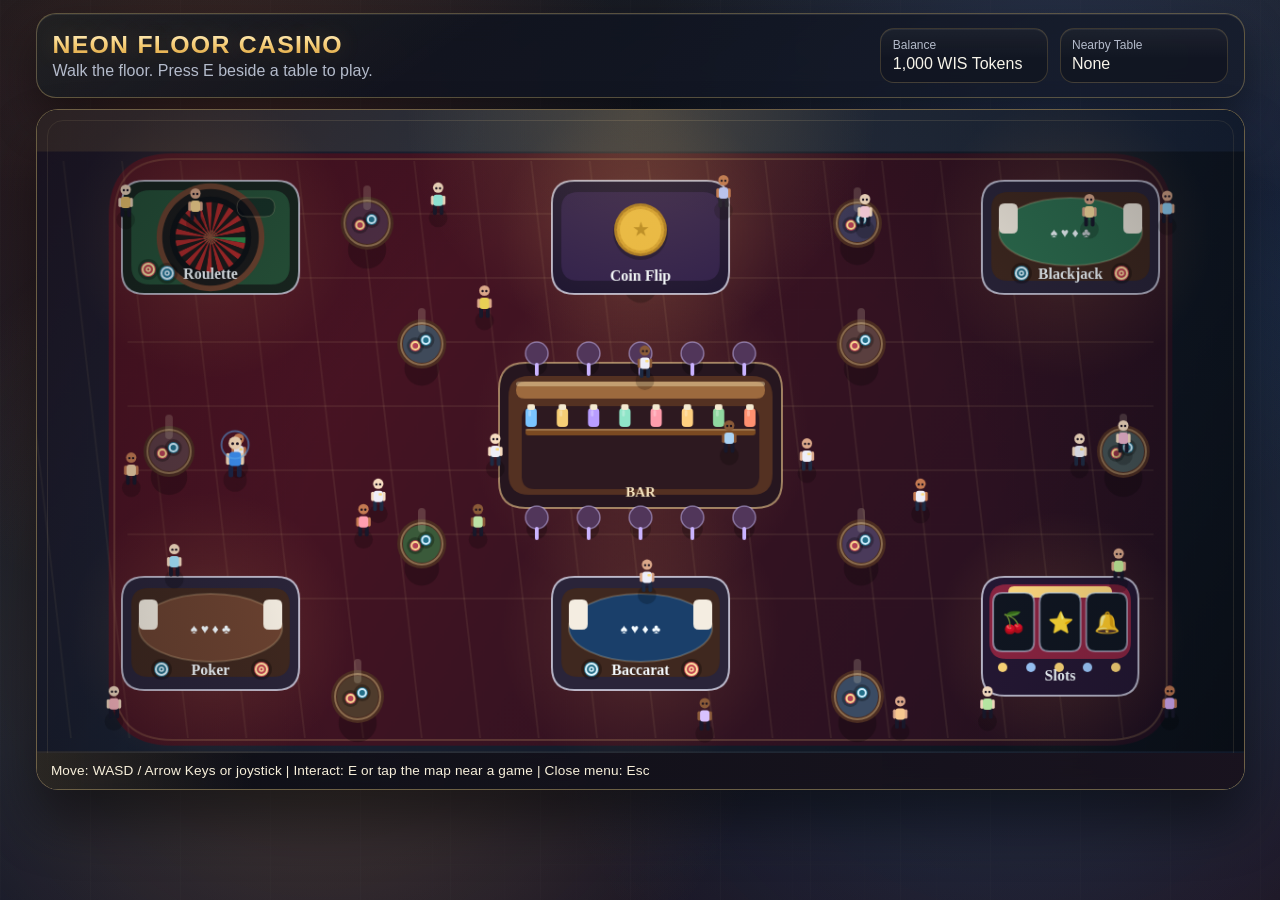
==== commit 77e4fe66: "feat: expanded map, humanoid NPCs, staff/customer split, bar shelf, coin flip & baccarat tables" ====
--- a/index.html
+++ b/index.html
@@ -28,7 +28,7 @@
     </header>
 
     <main class="game-shell">
-      <canvas id="gameCanvas" width="960" height="576"></canvas>
+      <canvas id="gameCanvas" width="1280" height="720"></canvas>
       <div class="help">Move: WASD / Arrow Keys or joystick | Interact: E or tap the map near a game | Close menu: Esc</div>
       <div class="mobile-joystick" id="mobileJoystick" aria-label="Movement joystick">
         <div class="joystick-base" id="joystickBase">
@@ -163,19 +163,77 @@
       <p class="payout-guide">Hold'em rounds: preflop, flop, turn, river. Every round allows call, raise, check, or fold.</p>
     </div>
 
+    <div id="coinFlipPanel" class="panel hidden" role="dialog" aria-modal="true">
+      <h2>Coin Flip Table</h2>
+      <p>Simple 50/50. Pick heads or tails and win double your bet.</p>
+      <div class="coin-flip-visual">
+        <span id="coinEl" class="coin">🪙</span>
+        <div id="coinFlipStatus" class="spin-status">Ready to flip</div>
+      </div>
+      <div class="row">
+        <label for="coinBet">Bet:</label>
+        <input id="coinBet" type="number" min="1" value="10" />
+      </div>
+      <div class="coin-choice-row">
+        <button id="coinHeadsBtn" class="toggle-btn active">Heads</button>
+        <button id="coinTailsBtn" class="toggle-btn">Tails</button>
+      </div>
+      <div class="actions">
+        <button id="flipCoinBtn">Flip Coin</button>
+        <button class="ghost" data-close-panel>Leave Table</button>
+      </div>
+      <p id="coinFlipResult" class="result"></p>
+      <p class="payout-guide">Heads or Tails wins 2x total. Pure 50/50 odds.</p>
+    </div>
+
+    <div id="baccaratPanel" class="panel hidden" role="dialog" aria-modal="true">
+      <h2>Baccarat Table</h2>
+      <p>Bet on Player, Banker, or Tie. Highest hand (mod 10) wins.</p>
+      <div class="card-board blackjack-board">
+        <div class="card-lane-title">Banker</div>
+        <div id="bankerBaccaratCards" class="card-lane"></div>
+        <div class="card-lane-title">Player</div>
+        <div id="playerBaccaratCards" class="card-lane"></div>
+      </div>
+      <div class="row">
+        <label for="baccaratBet">Bet:</label>
+        <input id="baccaratBet" type="number" min="1" value="10" />
+      </div>
+      <div class="row">
+        <label for="baccaratChoice">Bet on:</label>
+        <select id="baccaratChoice">
+          <option value="player">Player (1:1)</option>
+          <option value="banker">Banker (0.95:1)</option>
+          <option value="tie">Tie (8:1)</option>
+        </select>
+      </div>
+      <div class="actions">
+        <button id="dealBaccaratBtn">Deal Hand</button>
+        <button class="ghost" data-close-panel>Leave Table</button>
+      </div>
+      <p id="baccaratHands" class="result"></p>
+      <p id="baccaratResult" class="result"></p>
+      <p class="payout-guide">Player wins 2x. Banker wins ~1.95x (5% commission). Tie pays 9x total. Natural 8 or 9 beats all.</p>
+    </div>
+
     <div id="barPanel" class="panel hidden" role="dialog" aria-modal="true">
       <h2>Center Bar</h2>
-      <p>Grab free drinks from the bartender.</p>
+      <p>Pick a drink from the shelf — each one repaints the casino.</p>
+      <div class="bar-shelf-container">
+        <div class="shelf-plank top-plank"></div>
+        <div class="shelf-drinks" id="barShelf"></div>
+        <div class="shelf-plank bottom-plank"></div>
+      </div>
       <div class="bar-offer">
         <div class="bar-offer-name" id="barDrinkName">Signature Drink</div>
-      </div>
-      <div class="actions">
-        <button id="refreshDrinkBtn" class="ghost">New Offer</button>
-        <button id="buyDrinkBtn">Get Free Drink</button>
+        <div class="bar-offer-meta" id="barThemeName"></div>
+      </div>
+      <div class="actions">
+        <button id="buyDrinkBtn">Surprise Drink</button>
         <button class="ghost" data-close-panel>Leave Bar</button>
       </div>
       <p id="barResult" class="result"></p>
-      <p class="payout-guide">Drinks are free and for flavor only.</p>
+      <p class="payout-guide">Drinks are free and change the casino colour theme.</p>
     </div>
   </section>
 
--- a/styles.css
+++ b/styles.css
@@ -661,6 +661,177 @@
   display: none;
 }
 
+/* ── Coin flip ───────────────────────────────────────────── */
+.coin-flip-visual {
+  text-align: center;
+  padding: 0.4rem 0 0.2rem;
+}
+
+.coin {
+  font-size: 3.2rem;
+  display: inline-block;
+  line-height: 1;
+  margin-bottom: 0.2rem;
+}
+
+@keyframes coinFlipSpin {
+  0%   { transform: rotateY(0deg) scale(1); }
+  40%  { transform: rotateY(900deg) scale(1.25); }
+  100% { transform: rotateY(1440deg) scale(1); }
+}
+
+.coin-choice-row {
+  display: flex;
+  gap: 0.6rem;
+  margin: 0.45rem 0;
+}
+
+.toggle-btn {
+  flex: 1;
+  padding: 0.52rem 0.6rem;
+  border-radius: 12px;
+  border: 2px solid rgba(200, 180, 255, 0.28);
+  background: rgba(255, 255, 255, 0.08);
+  color: var(--muted);
+  cursor: pointer;
+  font-weight: 700;
+  font-size: 0.9rem;
+  transition: background 160ms ease, color 160ms ease, border-color 160ms ease, box-shadow 160ms ease;
+}
+
+.toggle-btn.active {
+  background: linear-gradient(180deg, #c8a8ff, #9a60ff 62%, #7030e0);
+  color: #160c2e;
+  border-color: transparent;
+  box-shadow: 0 4px 14px rgba(140, 70, 255, 0.35);
+}
+
+/* ── Bar shelf ───────────────────────────────────────────── */
+.bar-shelf-container {
+  position: relative;
+  margin: 0.5rem 0 0.35rem;
+  background: linear-gradient(170deg, #1c0c14, #120a10);
+  border: 1px solid rgba(241, 202, 126, 0.3);
+  border-radius: 12px;
+  padding: 0.3rem 0.35rem 0.5rem;
+  overflow: visible;
+}
+
+.shelf-plank {
+  height: 8px;
+  border-radius: 4px;
+  background: linear-gradient(180deg, #7b4a22, #4a2810);
+  box-shadow: 0 3px 7px rgba(0, 0, 0, 0.45);
+}
+
+.top-plank {
+  margin-bottom: 0.3rem;
+}
+
+.bottom-plank {
+  margin-top: 0.3rem;
+}
+
+.shelf-drinks {
+  display: flex;
+  flex-wrap: wrap;
+  gap: 4px;
+  padding: 0.15rem 0.2rem;
+}
+
+.shelf-bottle {
+  position: relative;
+  width: 24px;
+  cursor: pointer;
+  transition: transform 140ms ease, filter 140ms ease;
+  z-index: 1;
+}
+
+.shelf-bottle:hover {
+  transform: translateY(-5px);
+  filter: brightness(1.3);
+  z-index: 20;
+}
+
+.shelf-bottle.selected {
+  filter: brightness(1.4) drop-shadow(0 0 4px rgba(255, 230, 130, 0.7));
+}
+
+.bottle-body {
+  width: 18px;
+  height: 32px;
+  border-radius: 5px 5px 3px 3px;
+  background: var(--bottle-color, #7ac4ff);
+  margin: 0 auto;
+  position: relative;
+}
+
+.bottle-body::after {
+  content: "";
+  position: absolute;
+  top: 3px;
+  left: 3px;
+  width: 4px;
+  height: 12px;
+  border-radius: 2px;
+  background: rgba(255, 255, 255, 0.28);
+}
+
+.bottle-neck {
+  width: 9px;
+  height: 10px;
+  background: var(--bottle-color, #7ac4ff);
+  opacity: 0.82;
+  border-radius: 3px 3px 0 0;
+  margin: 0 auto;
+}
+
+.bottle-cap {
+  width: 11px;
+  height: 5px;
+  background: #f0e0b0;
+  border-radius: 3px 3px 1px 1px;
+  margin: 0 auto;
+}
+
+.bottle-tooltip {
+  position: absolute;
+  bottom: calc(100% + 8px);
+  left: 50%;
+  transform: translateX(-50%);
+  min-width: 110px;
+  padding: 0.32rem 0.42rem;
+  background: rgba(4, 9, 18, 0.97);
+  border: 1px solid rgba(220, 195, 130, 0.45);
+  border-radius: 8px;
+  font-size: 0.68rem;
+  color: #f0e8d4;
+  pointer-events: none;
+  opacity: 0;
+  transition: opacity 120ms;
+  z-index: 50;
+  white-space: nowrap;
+  box-shadow: 0 6px 16px rgba(0, 0, 0, 0.5);
+}
+
+.shelf-bottle:hover .bottle-tooltip {
+  opacity: 1;
+}
+
+.theme-color-dots {
+  display: flex;
+  gap: 4px;
+  margin-top: 4px;
+}
+
+.theme-dot {
+  width: 12px;
+  height: 12px;
+  border-radius: 50%;
+  border: 1px solid rgba(255, 255, 255, 0.2);
+  flex-shrink: 0;
+}
+
 @media (max-width: 820px) {
   .hud {
     flex-direction: column;
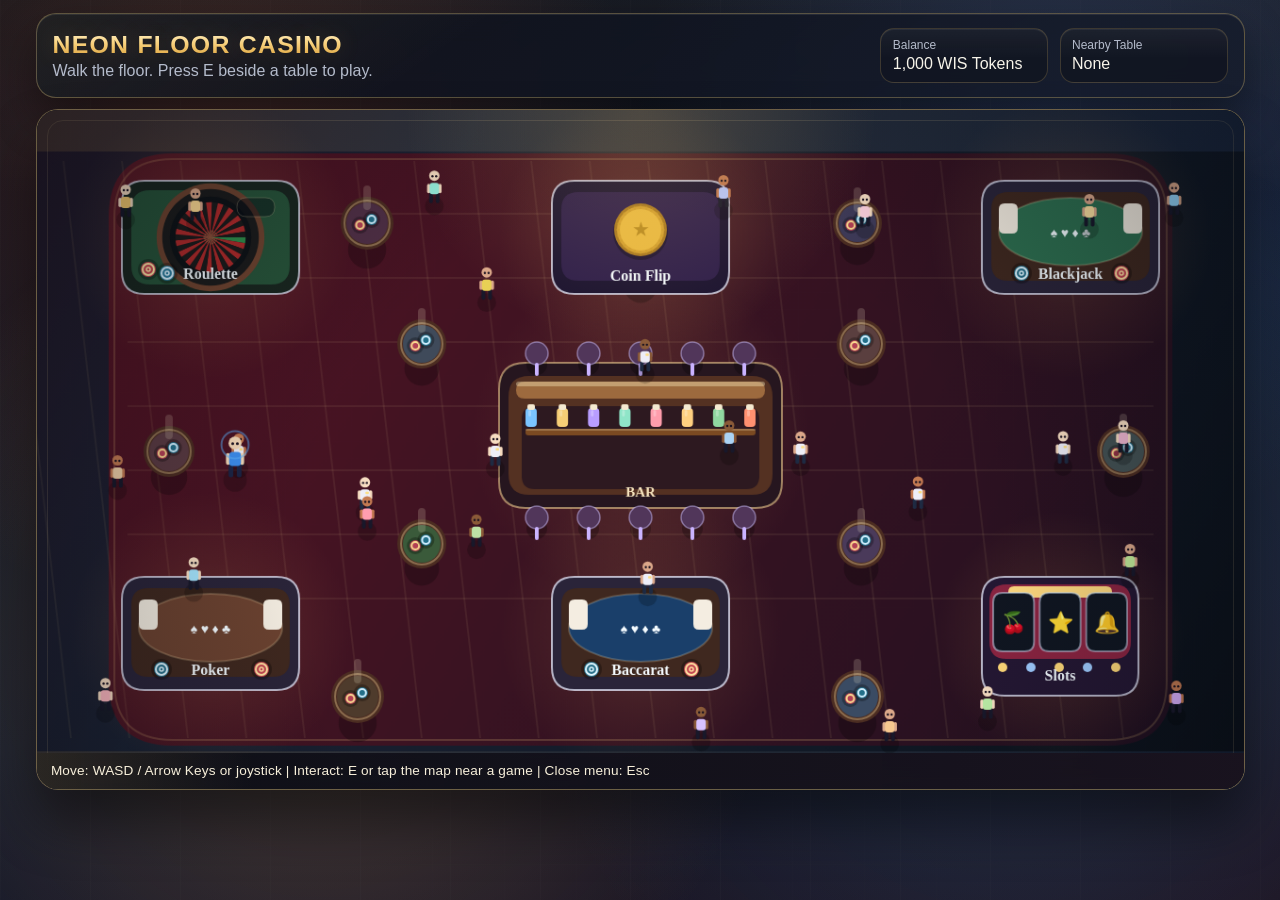
==== commit 18b3fe57: "Fix review issues: use WIDTH/HEIGHT constants, clarify baccarat payout guide text" ====
--- a/index.html
+++ b/index.html
@@ -213,7 +213,7 @@
       </div>
       <p id="baccaratHands" class="result"></p>
       <p id="baccaratResult" class="result"></p>
-      <p class="payout-guide">Player wins 2x. Banker wins ~1.95x (5% commission). Tie pays 9x total. Natural 8 or 9 beats all.</p>
+      <p class="payout-guide">Player wins 2x total. Banker wins 1.95x total (5% commission). Tie pays 9x total. Natural 8 or 9 beats all.</p>
     </div>
 
     <div id="barPanel" class="panel hidden" role="dialog" aria-modal="true">
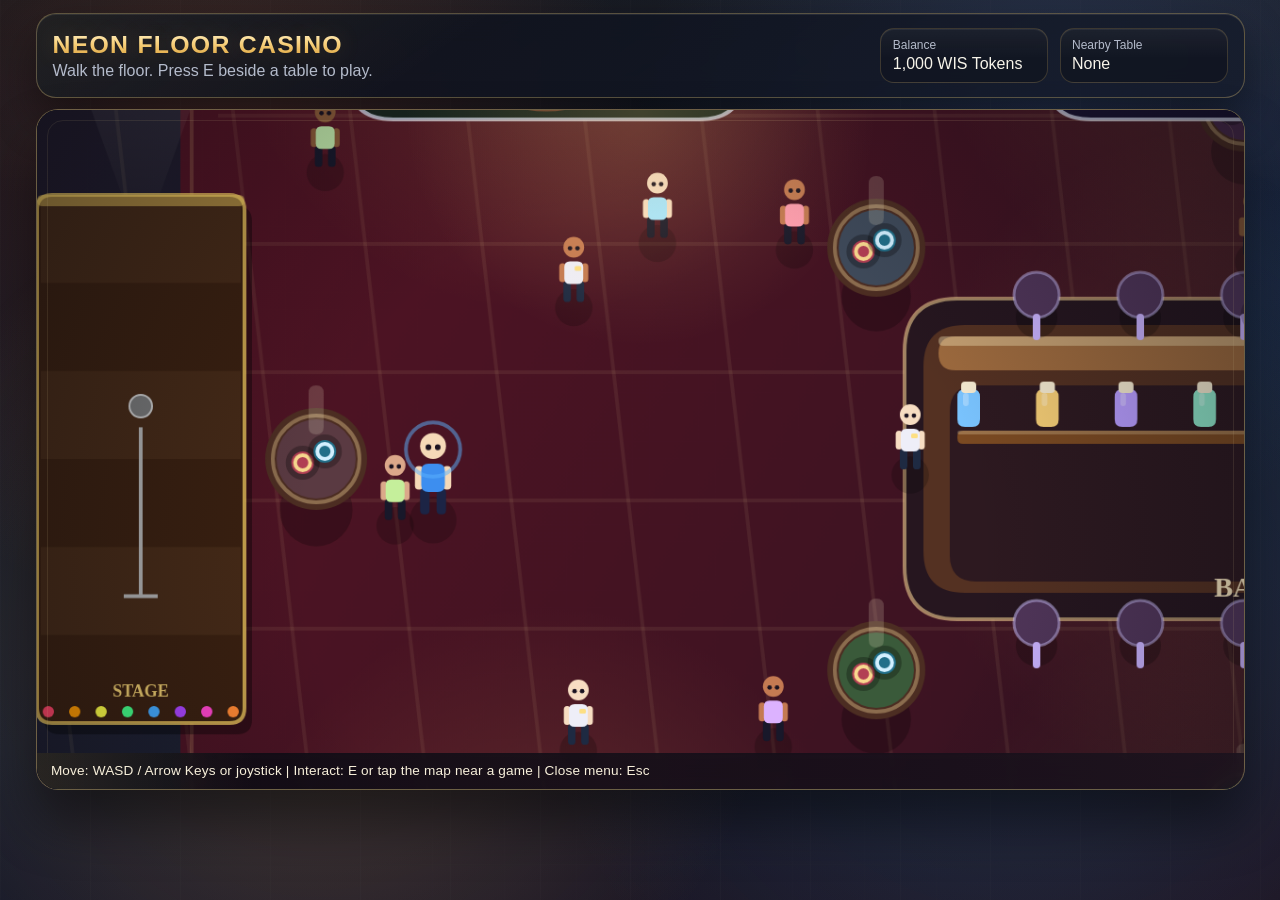
==== commit e2c84d72: "Apply remaining changes" ====
--- a/index.html
+++ b/index.html
@@ -235,6 +235,32 @@
       <p id="barResult" class="result"></p>
       <p class="payout-guide">Drinks are free and change the casino colour theme.</p>
     </div>
+
+    <div id="checkinPanel" class="panel hidden" role="dialog" aria-modal="true">
+      <h2>Hotel Check-in</h2>
+      <p>Welcome to the Grand Neon Hotel &amp; Casino!</p>
+      <div class="bar-offer">
+        <div class="bar-offer-name">Penthouse Suite · Floor 24</div>
+        <div class="bar-offer-meta">🔑 Key card encoded &nbsp;·&nbsp; Early check-in available</div>
+      </div>
+      <div class="actions">
+        <button class="ghost" data-close-panel>Leave Desk</button>
+      </div>
+      <p class="payout-guide">Complimentary breakfast 7–10 am · Valet parking available · Spa on floor 7.</p>
+    </div>
+
+    <div id="elevatorPanel" class="panel hidden" role="dialog" aria-modal="true">
+      <h2>Hotel Lifts</h2>
+      <p>Elevator bank — select your floor.</p>
+      <div class="bar-offer">
+        <div class="bar-offer-name">▲ Travelling to Floor 24</div>
+        <div class="bar-offer-meta">🏊 Floor 7 – Spa &amp; Pool &nbsp;·&nbsp; 🍽️ Floor 12 – Restaurant &nbsp;·&nbsp; 🌟 Floor 24 – Penthouse</div>
+      </div>
+      <div class="actions">
+        <button class="ghost" data-close-panel>Exit Lift</button>
+      </div>
+      <p class="payout-guide">Hotel room access requires a room key from the check-in desk.</p>
+    </div>
   </section>
 
   <script src="game.js"></script>
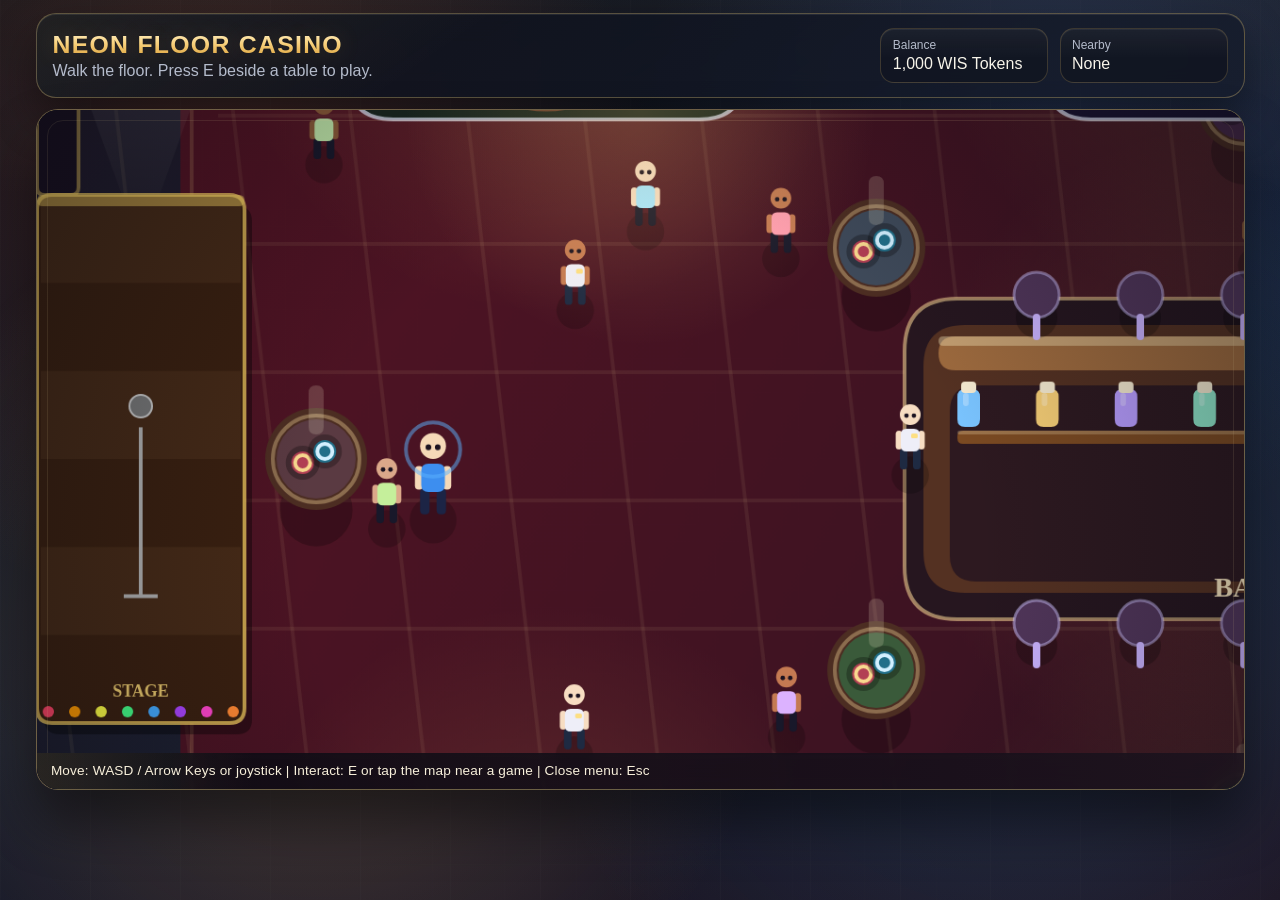
==== commit 5bc96797: "Fix: backstage door visual, spawn targets, hitbox, fold pot, lobby panels - Draw STAGE DOOR above ca" ====
--- a/index.html
+++ b/index.html
@@ -21,7 +21,7 @@
           <span id="balance">0 WIS Tokens</span>
         </div>
         <div class="stat-box">
-          <span class="label">Nearby Table</span>
+          <span class="label">Nearby</span>
           <span id="nearbyTable">None</span>
         </div>
       </div>
@@ -240,12 +240,14 @@
       <h2>Hotel Check-in</h2>
       <p>Welcome to the Grand Neon Hotel &amp; Casino!</p>
       <div class="bar-offer">
-        <div class="bar-offer-name">Penthouse Suite · Floor 24</div>
+        <div class="bar-offer-name" id="checkinSuite">Penthouse Suite · Floor 24</div>
         <div class="bar-offer-meta">🔑 Key card encoded &nbsp;·&nbsp; Early check-in available</div>
       </div>
       <div class="actions">
+        <button id="checkinBtn">Check In</button>
         <button class="ghost" data-close-panel>Leave Desk</button>
       </div>
+      <p id="checkinResult" class="result"></p>
       <p class="payout-guide">Complimentary breakfast 7–10 am · Valet parking available · Spa on floor 7.</p>
     </div>
 
@@ -253,12 +255,18 @@
       <h2>Hotel Lifts</h2>
       <p>Elevator bank — select your floor.</p>
       <div class="bar-offer">
-        <div class="bar-offer-name">▲ Travelling to Floor 24</div>
+        <div class="bar-offer-name" id="elevatorFloor">▲ Floor 24 — Penthouse</div>
         <div class="bar-offer-meta">🏊 Floor 7 – Spa &amp; Pool &nbsp;·&nbsp; 🍽️ Floor 12 – Restaurant &nbsp;·&nbsp; 🌟 Floor 24 – Penthouse</div>
       </div>
+      <div class="actions" style="flex-wrap:wrap">
+        <button id="elevFloor7" class="ghost" style="flex:1;min-width:90px">Floor 7</button>
+        <button id="elevFloor12" class="ghost" style="flex:1;min-width:90px">Floor 12</button>
+        <button id="elevFloor24" class="ghost" style="flex:1;min-width:90px">Floor 24</button>
+      </div>
       <div class="actions">
         <button class="ghost" data-close-panel>Exit Lift</button>
       </div>
+      <p id="elevatorResult" class="result"></p>
       <p class="payout-guide">Hotel room access requires a room key from the check-in desk.</p>
     </div>
   </section>
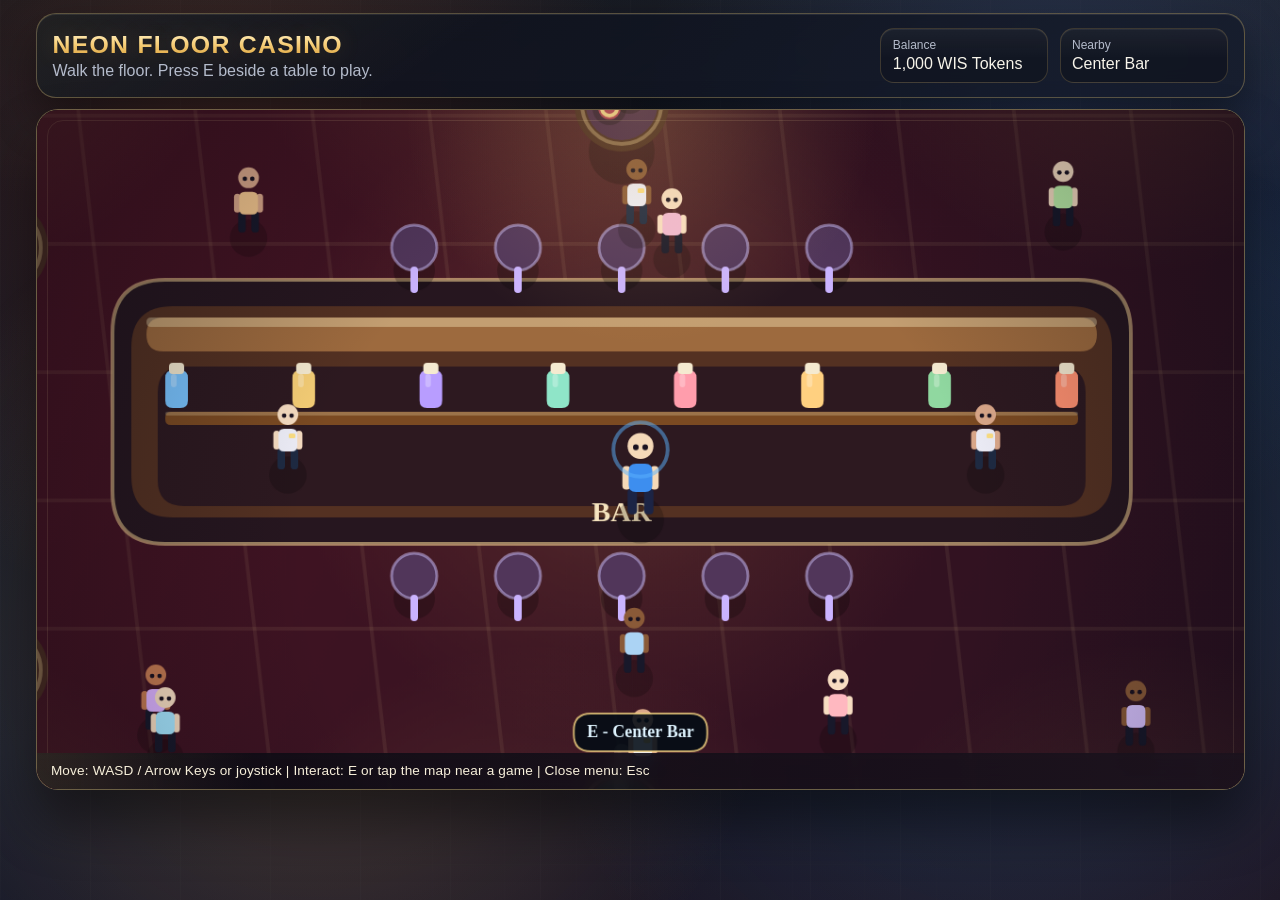
==== commit 08d9b076: "Fix: E-key doors, lobby space, NPC collision, casino spread, floors - Backstage spawn x=1240 (no lon" ====
--- a/index.html
+++ b/index.html
@@ -253,7 +253,7 @@
 
     <div id="elevatorPanel" class="panel hidden" role="dialog" aria-modal="true">
       <h2>Hotel Lifts</h2>
-      <p>Elevator bank — select your floor.</p>
+      <p>Elevator bank — which floor?</p>
       <div class="bar-offer">
         <div class="bar-offer-name" id="elevatorFloor">▲ Floor 24 — Penthouse</div>
         <div class="bar-offer-meta">🏊 Floor 7 – Spa &amp; Pool &nbsp;·&nbsp; 🍽️ Floor 12 – Restaurant &nbsp;·&nbsp; 🌟 Floor 24 – Penthouse</div>
@@ -269,6 +269,49 @@
       <p id="elevatorResult" class="result"></p>
       <p class="payout-guide">Hotel room access requires a room key from the check-in desk.</p>
     </div>
+
+    <!-- Floor room panels: open when elevator reaches a floor -->
+    <div id="floor7Panel" class="panel hidden" role="dialog" aria-modal="true">
+      <h2>🏊 Spa &amp; Pool — Floor 7</h2>
+      <div class="bar-offer">
+        <div class="bar-offer-name">Grand Aqua Spa</div>
+        <div class="bar-offer-meta">Infinity pool · Sauna · Hot spring bath · Massage suites</div>
+      </div>
+      <p style="margin:0.5rem 0">Floor-to-ceiling windows overlook the neon skyline. The water glows with gentle cyan light.</p>
+      <div class="actions">
+        <button id="floor7Back" class="ghost">Back to Lifts</button>
+        <button class="ghost" data-close-panel>Leave</button>
+      </div>
+      <p class="result" id="floor7Result"></p>
+    </div>
+
+    <div id="floor12Panel" class="panel hidden" role="dialog" aria-modal="true">
+      <h2>🍽️ Restaurant — Floor 12</h2>
+      <div class="bar-offer">
+        <div class="bar-offer-name">Skyline Terrace</div>
+        <div class="bar-offer-meta">Fine dining · Rooftop terrace · 24/7 bar · Live jazz</div>
+      </div>
+      <p style="margin:0.5rem 0">A panoramic restaurant with a retractable glass roof. The chef's tasting menu changes weekly.</p>
+      <div class="actions">
+        <button id="floor12Back" class="ghost">Back to Lifts</button>
+        <button class="ghost" data-close-panel">Leave</button>
+      </div>
+      <p class="result" id="floor12Result"></p>
+    </div>
+
+    <div id="floor24Panel" class="panel hidden" role="dialog" aria-modal="true">
+      <h2>🌟 Penthouse — Floor 24</h2>
+      <div class="bar-offer">
+        <div class="bar-offer-name">The Presidential Suite</div>
+        <div class="bar-offer-meta">Private terrace · Butler service · Grand piano · 360° views</div>
+      </div>
+      <p style="margin:0.5rem 0">The crown of the Grand Neon Hotel. A chandelier of crystal and fibre optics illuminates the lounge.</p>
+      <div class="actions">
+        <button id="floor24Back" class="ghost">Back to Lifts</button>
+        <button class="ghost" data-close-panel">Leave</button>
+      </div>
+      <p class="result" id="floor24Result"></p>
+    </div>
   </section>
 
   <script src="game.js"></script>
